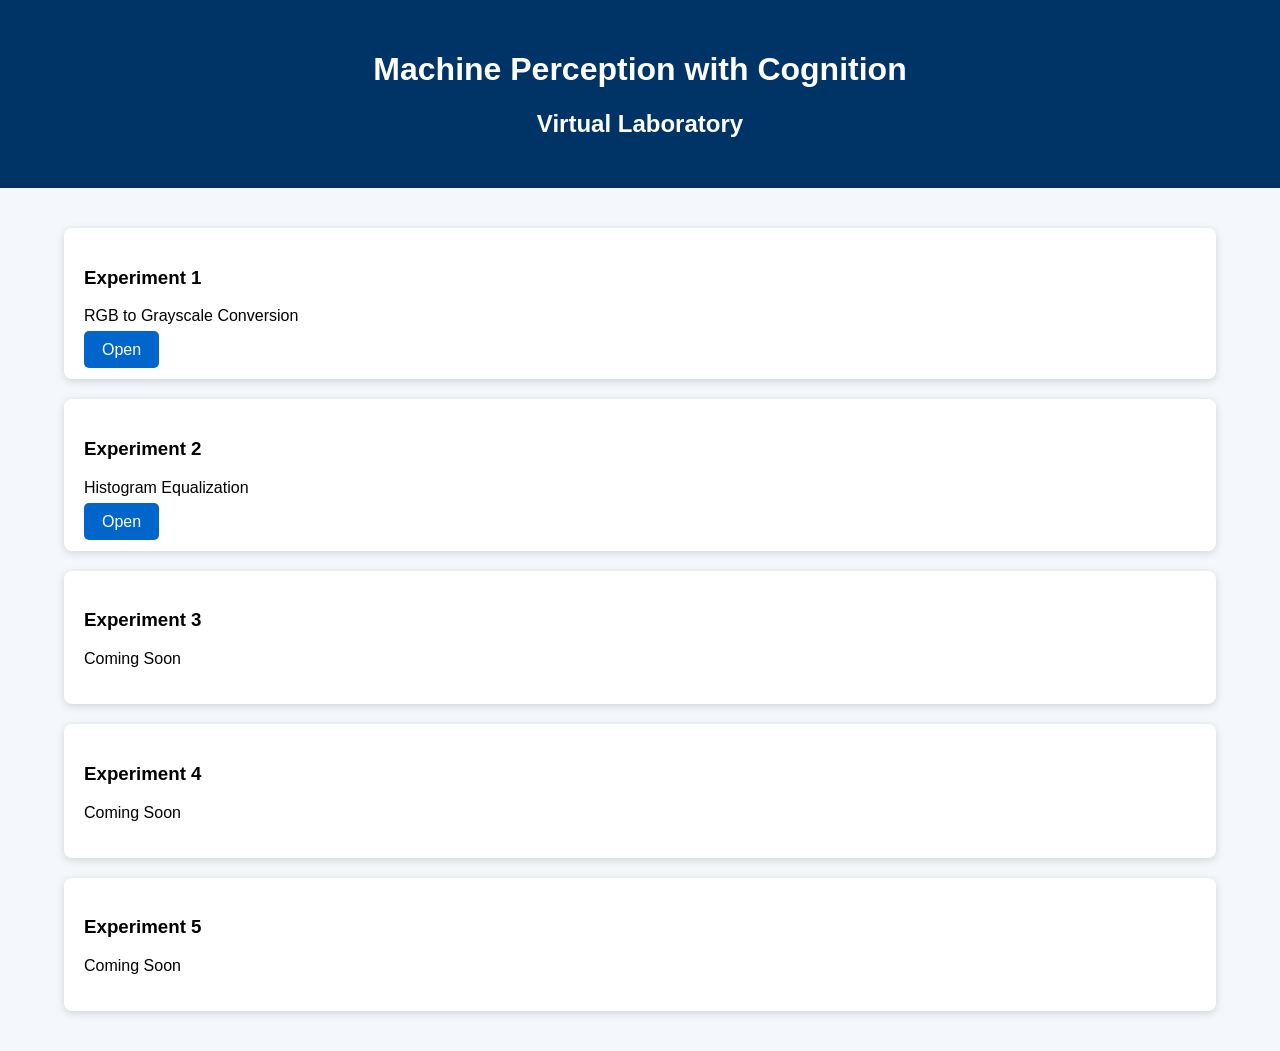
==== index.html @ 59dcb500 "Add files via upload" ====
<!DOCTYPE html><html><head><meta charset='UTF-8'><meta name='viewport' content='width=device-width,initial-scale=1'><title>Machine Perception with Cognition Virtual Lab</title>
<style>body{font-family:Arial;background:#f4f7fb;margin:0}header{background:#003366;color:#fff;padding:30px;text-align:center}.c{width:90%;margin:auto;padding:20px}.card{background:#fff;padding:20px;margin:20px 0;border-radius:8px;box-shadow:0 2px 8px rgba(0,0,0,.15)}a{background:#0066cc;color:#fff;padding:10px 18px;text-decoration:none;border-radius:5px}</style></head><body><header><h1>Machine Perception with Cognition</h1><h2>Virtual Laboratory</h2></header><div class='c'>
<div class='card'><h3>Experiment 1</h3><p>RGB to Grayscale Conversion</p><a href='Experiment1/index.html'>Open</a></div>
<div class='card'><h3>Experiment 2</h3><p>Histogram Equalization</p><a href='Experiment2/index.html'>Open</a></div>
<div class='card'><h3>Experiment 3</h3><p>Coming Soon</p></div>
<div class='card'><h3>Experiment 4</h3><p>Coming Soon</p></div>
<div class='card'><h3>Experiment 5</h3><p>Coming Soon</p></div>
</div></body></html>
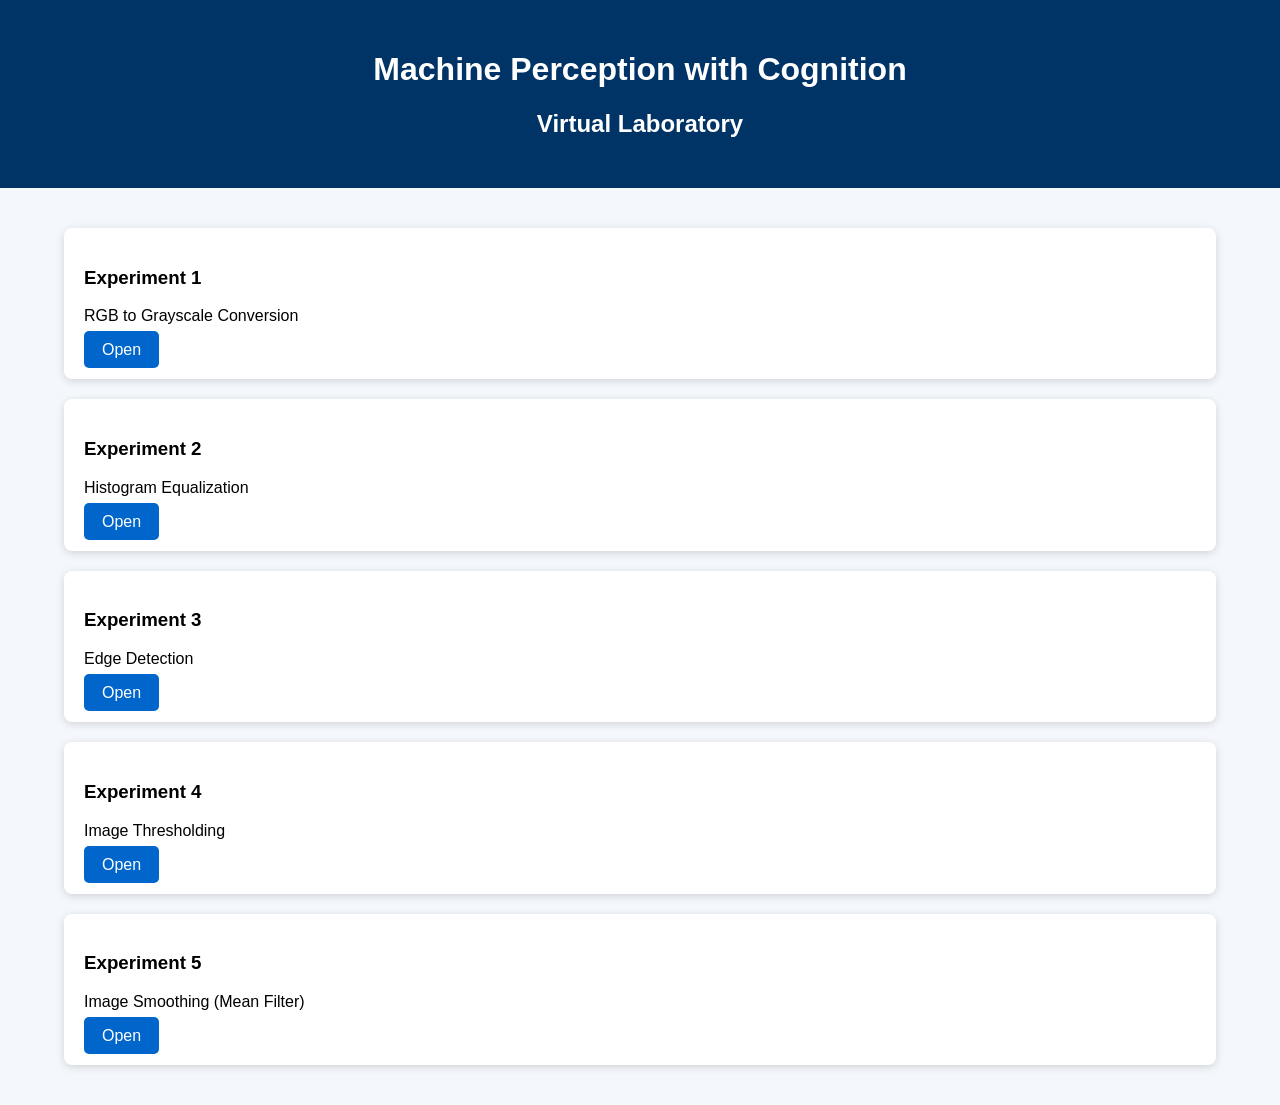
==== commit 61512523: "Update index.html" ====
--- a/index.html
+++ b/index.html
@@ -2,7 +2,7 @@
 <style>body{font-family:Arial;background:#f4f7fb;margin:0}header{background:#003366;color:#fff;padding:30px;text-align:center}.c{width:90%;margin:auto;padding:20px}.card{background:#fff;padding:20px;margin:20px 0;border-radius:8px;box-shadow:0 2px 8px rgba(0,0,0,.15)}a{background:#0066cc;color:#fff;padding:10px 18px;text-decoration:none;border-radius:5px}</style></head><body><header><h1>Machine Perception with Cognition</h1><h2>Virtual Laboratory</h2></header><div class='c'>
 <div class='card'><h3>Experiment 1</h3><p>RGB to Grayscale Conversion</p><a href='Experiment1/index.html'>Open</a></div>
 <div class='card'><h3>Experiment 2</h3><p>Histogram Equalization</p><a href='Experiment2/index.html'>Open</a></div>
-<div class='card'><h3>Experiment 3</h3><p>Coming Soon</p></div>
-<div class='card'><h3>Experiment 4</h3><p>Coming Soon</p></div>
-<div class='card'><h3>Experiment 5</h3><p>Coming Soon</p></div>
-</div></body></html>+<div class='card'><h3>Experiment 3</h3><p>Edge Detection</p><a href='Experiment3/index.html'>Open</a></div>
+<div class='card'><h3>Experiment 4</h3><p>Image Thresholding</p><a href='Experiment4/index.html'>Open</a></div>
+<div class='card'><h3>Experiment 5</h3><p>Image Smoothing (Mean Filter)</p><a href='Experiment5/index.html'>Open</a></div>
+</div></body></html>
